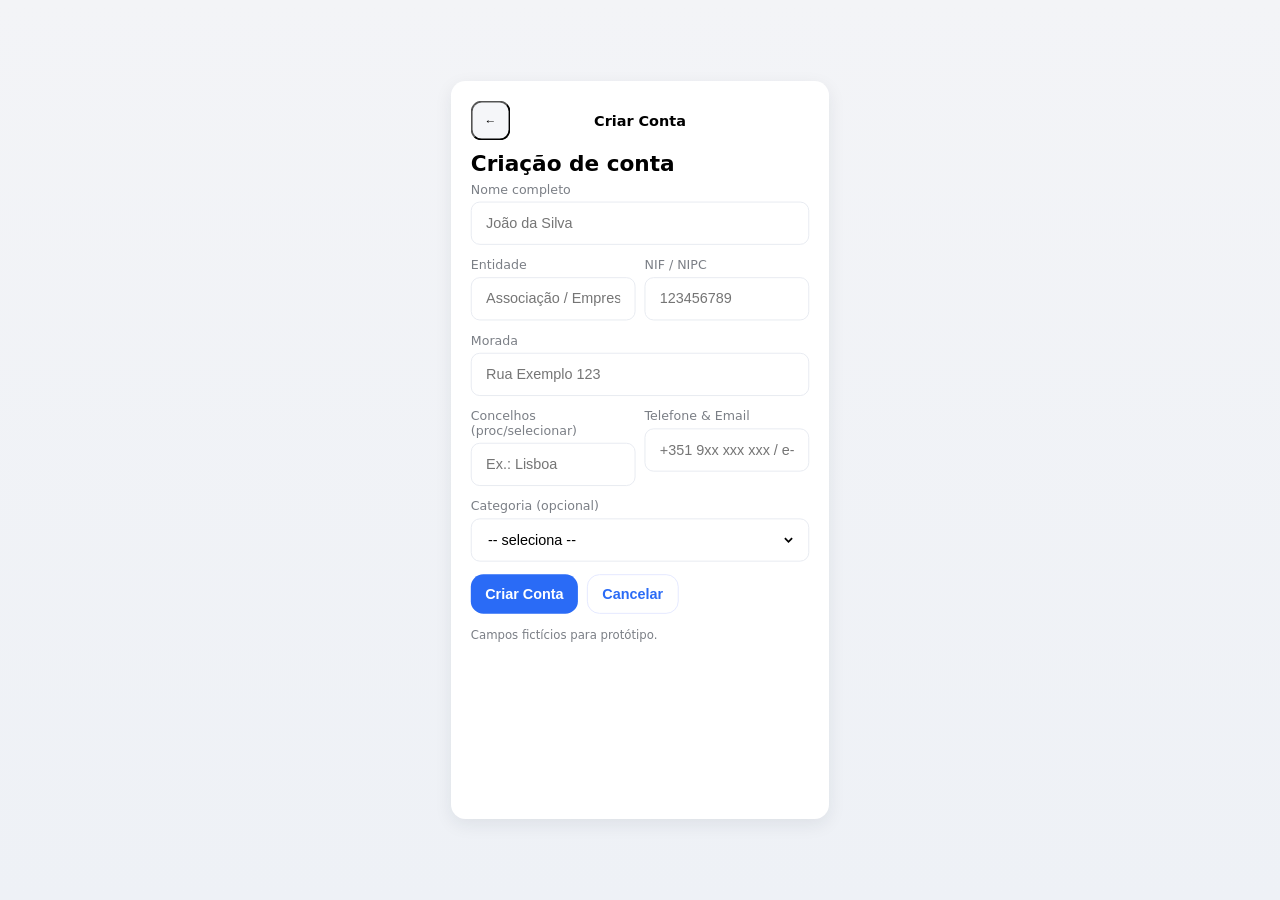
==== account-creation.html @ 736ada98 "Páginas de login, creação de conta e área (junto com css))" ====
<!doctype html>
<html lang="pt">
<head>
  <meta charset="utf-8" />
  <meta name="viewport" content="width=device-width,initial-scale=1" />
  <title>App — Criar Conta</title>
  <link rel="stylesheet" href="style.css">
</head>
<body>
  <div class="app">
    <div class="card" role="main" aria-labelledby="createTitle">
      <div class="top-icons">
        <button class="icon-btn" onclick="history.back()" aria-label="Voltar">←</button>
        <div style="font-weight:700">Criar Conta</div>
        <div style="width:44px"></div>
      </div>

      <h2 id="createTitle" style="margin-top:6px;margin-bottom:6px">Criação de conta</h2>

      <form id="createForm" onsubmit="event.preventDefault(); alert('Conta criada (simulação)'); location.href='area.html';">
        <div class="form-group">
          <div class="label">Nome completo</div>
          <div class="input"><input name="nome" required placeholder="João da Silva"></div>
        </div>

        <div class="row">
          <div class="form-group small">
            <div class="label">Entidade</div>
            <div class="input"><input name="entidade" placeholder="Associação / Empresa"></div>
          </div>
          <div class="form-group small">
            <div class="label">NIF / NIPC</div>
            <div class="input"><input name="nif" placeholder="123456789"></div>
          </div>
        </div>

        <div class="form-group">
          <div class="label">Morada</div>
          <div class="input"><input name="morada" placeholder="Rua Exemplo 123"></div>
        </div>

        <div class="row">
          <div class="form-group small">
            <div class="label">Concelhos (proc/selecionar)</div>
            <div class="input"><input name="concelho" placeholder="Ex.: Lisboa"></div>
          </div>
          <div class="form-group small">
            <div class="label">Telefone & Email</div>
            <div class="input"><input name="contacto" placeholder="+351 9xx xxx xxx / e-mail"></div>
          </div>
        </div>

        <div class="form-group">
          <div class="label">Categoria (opcional)</div>
          <div class="input">
            <select name="categoria">
              <option value="">-- seleciona --</option>
              <option>Produtor</option>
              <option>Voluntário</option>
              <option>Empresa</option>
            </select>
          </div>
        </div>

        <div style="display:flex;gap:10px;margin-top:8px;">
          <button class="btn btn-primary" type="submit">Criar Conta</button>
          <button class="btn btn-ghost" type="button" onclick="location.href='index.html'">Cancelar</button>
        </div>
      </form>

      <div style="margin-top:16px;color:var(--muted);font-size:13px">
        Campos fictícios para protótipo.
      </div>
    </div>
  </div>
</body>
</html>
---- style.css ----
:root{
  --bg:#f3f4f7;
  --card:#ffffff;
  --accent:#2a6bf6;
  --muted:#7b7f86;
  --danger:#ff6b6b;
  --radius:16px;
  --pad:18px;
  --shadow: 0 6px 20px rgba(26,32,50,0.08);
  --input-h:48px;
  font-family: "Inter", system-ui, -apple-system, "Segoe UI", Roboto, "Helvetica Neue", Arial;
}

*{box-sizing:border-box}
html,body{height:100%}
body{
  margin:0;
  background:linear-gradient(180deg, var(--bg), #eef1f6);
  -webkit-font-smoothing:antialiased;
  -moz-osx-font-smoothing:grayscale;
  display:flex;
  align-items:center;
  justify-content:center;
  padding:20px;
}

/* "App" frame */
.app {
  width: 100%;
  max-width:420px; /* mobile app width */
  height: 820px;
  background:transparent;
  display:flex;
  align-items:center;
  justify-content:center;
}

.card {
  width:100%;
  height:100%;
  background:var(--card);
  border-radius:var(--radius);
  box-shadow:var(--shadow);
  padding:22px;
  overflow:auto;
}

/* common header row with icons */
.top-icons{
  display:flex;
  align-items:center;
  justify-content:space-between;
  margin-bottom:12px;
}
.icon-btn{
  width:44px; height:44px; display:flex; align-items:center; justify-content:center;
  border-radius:12px; background:#f5f6f9; cursor:pointer;
}

/* Inputs */
.label{font-size:14px;color:var(--muted);margin-bottom:6px}
.input{
  width:100%;
  height:var(--input-h);
  border-radius:10px;
  border:1px solid #e6e9f0;
  padding:0 14px;
  display:flex; align-items:center;
  background:#fff;
}
.input input, .input textarea, .input select {
  border:0; outline:none; width:100%; font-size:16px; background:transparent;
}

/* Buttons */
.btn{
  display:inline-flex; align-items:center; justify-content:center;
  padding:12px 16px; border-radius:14px; cursor:pointer; border:0;
  font-weight:600; font-size:16px;
}
.btn-primary{ background:var(--accent); color:#fff; }
.btn-ghost{ background:#fff; color:var(--accent); border:1px solid #e3e7ff; }

/* form layout */
.form-group{ margin-bottom:14px; }
.row{ display:flex; gap:10px; }
.small{ flex:1 1 0; }

/* Login page specific */
.login-title{ font-size:20px; font-weight:700; margin-bottom:8px; }
.center-box{ display:flex; flex-direction:column; gap:12px; align-items:stretch; justify-content:center; margin-top:40px; }

/* "Map / Área" page */
.map-box{
  border-radius:12px; height:360px; border:1px dashed #d7dbe7;
  display:flex; align-items:center; justify-content:center; flex-direction:column;
  margin:12px 0;
  background: linear-gradient(180deg, rgba(42,107,246,0.03), rgba(42,107,246,0.01));
}
.map-placeholder{ font-size:14px; color:var(--muted); text-align:center; padding:16px; }
.controls{ display:flex; gap:8px; align-items:center; margin-top:8px; }
.zoom-btn{ width:44px; height:44px; border-radius:10px; display:grid; place-items:center; background:#fff; border:1px solid #e6e9f0; }

/* benefits footer */
.footer{
  margin-top:18px; display:flex; align-items:center; justify-content:space-between;
  gap:10px;
}
.pill{ padding:8px 12px; border-radius:999px; background:#f2f5ff; color:var(--accent); font-weight:600; }

/* responsive tweaks */
@media(min-width:900px){
  .app{ transform:scale(0.9) }
}
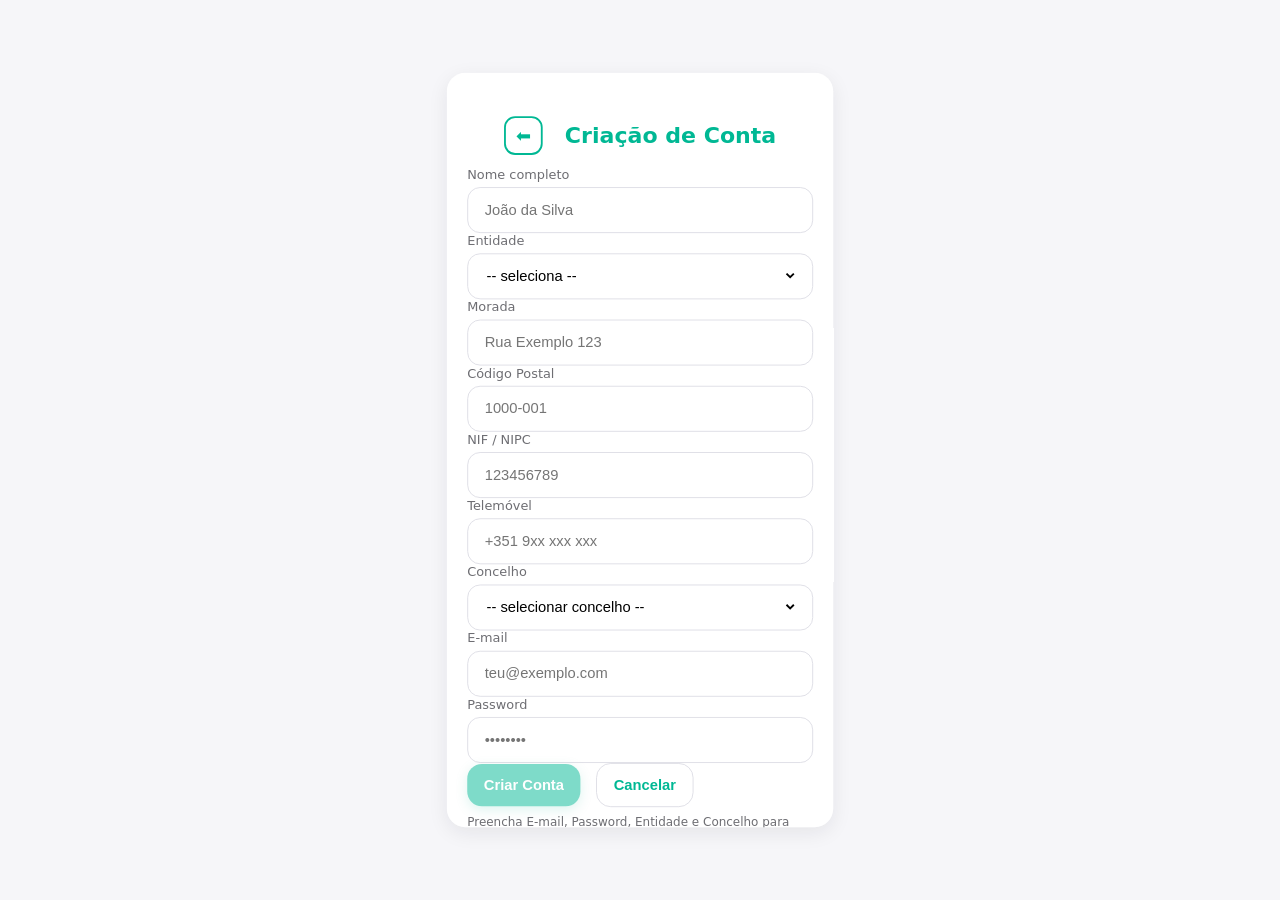
==== commit ae01aaaa: "full changes" ====
--- a/account-creation.html
+++ b/account-creation.html
@@ -3,21 +3,19 @@
 <head>
   <meta charset="utf-8" />
   <meta name="viewport" content="width=device-width,initial-scale=1" />
-  <title>App — Criar Conta</title>
   <link rel="stylesheet" href="style.css">
+  <script src="scripts/theme.js" defer></script>
 </head>
 <body>
   <div class="app">
     <div class="card" role="main" aria-labelledby="createTitle">
-      <div class="top-icons">
-        <button class="icon-btn" onclick="history.back()" aria-label="Voltar">←</button>
-        <div style="font-weight:700">Criar Conta</div>
-        <div style="width:44px"></div>
-      </div>
+      
+      <div class="header">
+      <button class="help-btn" onclick="window.location.href='index.html'">⬅</button>
+       <h2>Criação de Conta</h2>
+    </div>
 
-      <h2 id="createTitle" style="margin-top:6px;margin-bottom:6px">Criação de conta</h2>
-
-      <form id="createForm" onsubmit="event.preventDefault(); alert('Conta criada (simulação)'); location.href='area.html';">
+      <form id="createForm" onsubmit="handleSubmit(event)">
         <div class="form-group">
           <div class="label">Nome completo</div>
           <div class="input"><input name="nome" required placeholder="João da Silva"></div>
@@ -26,52 +24,98 @@
         <div class="row">
           <div class="form-group small">
             <div class="label">Entidade</div>
-            <div class="input"><input name="entidade" placeholder="Associação / Empresa"></div>
+            <div class="input">
+              <select id="entidadeSelect" name="entidade">
+                <option value="">-- seleciona --</option>
+                <option value="Proprietario">Proprietário</option>
+                <option value="Empreiteiro">Empreiteiro</option>
+              </select>
+            </div>
+          </div>
+
+          <div class="form-group small" id="categoriaWrapper" style="display:none;">
+            <div class="label">Categoria</div>
+            <div class="input">
+              <select id="categoriaSelect" name="categoria">
+                <option value="">-- seleciona categoria --</option>
+                <option>Arquiteto</option>
+                <option>Canalizador</option>
+                <option>Carpinteiro</option>
+                <option>Eletricista</option>
+                <option>Engenheiro</option>
+                <option>Pedreiro</option>
+                <option>Pintor</option>
+              </select>
+            </div>
+          </div>
+        </div>
+
+        <div class="row">
+          <div class="form-group small">
+            <div class="label">Morada</div>
+            <div class="input"><input name="morada" placeholder="Rua Exemplo 123"></div>
           </div>
           <div class="form-group small">
-            <div class="label">NIF / NIPC</div>
-            <div class="input"><input name="nif" placeholder="123456789"></div>
+            <div class="label">Código Postal</div>
+            <div class="input"><input name="codpostal" placeholder="1000-001"></div>
           </div>
         </div>
 
         <div class="form-group">
-          <div class="label">Morada</div>
-          <div class="input"><input name="morada" placeholder="Rua Exemplo 123"></div>
+          <div class="label">NIF / NIPC</div>
+          <div class="input"><input name="nif" placeholder="123456789"></div>
         </div>
 
-        <div class="row">
-          <div class="form-group small">
-            <div class="label">Concelhos (proc/selecionar)</div>
-            <div class="input"><input name="concelho" placeholder="Ex.: Lisboa"></div>
-          </div>
-          <div class="form-group small">
-            <div class="label">Telefone & Email</div>
-            <div class="input"><input name="contacto" placeholder="+351 9xx xxx xxx / e-mail"></div>
+        <div class="form-group">
+          <div class="label">Telemóvel</div>
+          <div class="input"><input name="telemovel" placeholder="+351 9xx xxx xxx"></div>
+        </div>
+
+        <div class="form-group">
+          <div class="label">Concelho</div>
+          <div class="input">
+            <select name="concelho">
+              <option value="">-- selecionar concelho --</option>
+              <option>Lisboa</option>
+              <option>Amadora</option>
+              <option>Oeiras</option>
+              <option>Cascais</option>
+              <option>Sintra</option>
+              <option>Loures</option>
+              <option>Odivelas</option>
+              <option>Vila Franca de Xira</option>
+              <option>Mafra</option>
+              <option>Almada</option>
+              <option>Seixal</option>
+              <option>Barreiro</option>
+              <option>Moita</option>
+              <option>Montijo</option>
+              <option>Alcochete</option>
+              <option>Palmela</option>
+              <option>Sesimbra</option>
+              <option>Setúbal</option>
+            </select>
           </div>
         </div>
 
         <div class="form-group">
-          <div class="label">Categoria (opcional)</div>
-          <div class="input">
-            <select name="categoria">
-              <option value="">-- seleciona --</option>
-              <option>Produtor</option>
-              <option>Voluntário</option>
-              <option>Empresa</option>
-            </select>
-          </div>
+          <div class="label">E-mail</div>
+          <div class="input"><input type="email" name="email" placeholder="teu@exemplo.com"></div>
         </div>
 
-        <div style="display:flex;gap:10px;margin-top:8px;">
-          <button class="btn btn-primary" type="submit">Criar Conta</button>
+        <div class="form-group">
+          <div class="label">Password</div>
+          <div class="input"><input type="password" name="password" placeholder="••••••••"></div>
+        </div>
+
+        <div class="flex-row mt-8">
+          <button id="createBtn" class="btn btn-primary" type="submit" disabled aria-disabled="true">Criar Conta</button>
           <button class="btn btn-ghost" type="button" onclick="location.href='index.html'">Cancelar</button>
         </div>
       </form>
-
-      <div style="margin-top:16px;color:var(--muted);font-size:13px">
-        Campos fictícios para protótipo.
-      </div>
     </div>
   </div>
+
+  <script src="scripts/account.js" defer></script>
 </body>
-</html>+</html>
--- a/style.css
+++ b/style.css
@@ -1,114 +1,661 @@
+/* Modern & Accessible Theme (No blue used) */
 :root{
-  --bg:#f3f4f7;
-  --card:#ffffff;
-  --accent:#2a6bf6;
-  --muted:#7b7f86;
-  --danger:#ff6b6b;
-  --radius:16px;
-  --pad:18px;
-  --shadow: 0 6px 20px rgba(26,32,50,0.08);
-  --input-h:48px;
-  font-family: "Inter", system-ui, -apple-system, "Segoe UI", Roboto, "Helvetica Neue", Arial;
-}
-
-*{box-sizing:border-box}
+  --bg: #f6f6f9;
+  --card: #ffffff;
+  --primary: #00b894;         /* green */
+  --primary-soft: #e8fbf0;     /* ultra-light green for backgrounds */
+  --muted: #6e6e73;            /* iOS-style muted text */
+  --danger: #e74c3c;
+  --radius: 20px;
+  --pad: 18px;
+  --shadow: 0 6px 22px rgba(28, 28, 40, 0.08);
+  --input-h: 50px;
+  font-family: "Inter", system-ui, -apple-system, "Segoe UI", Roboto, Arial;
+}
+
 html,body{height:100%}
+
 body{
   margin:0;
-  background:linear-gradient(180deg, var(--bg), #eef1f6);
+  background:var(--bg);
   -webkit-font-smoothing:antialiased;
-  -moz-osx-font-smoothing:grayscale;
   display:flex;
   align-items:center;
   justify-content:center;
   padding:20px;
 }
 
-/* "App" frame */
+/* App container */
 .app {
   width: 100%;
-  max-width:420px; /* mobile app width */
+  max-width: 420px;
   height: 820px;
-  background:transparent;
-  display:flex;
-  align-items:center;
-  justify-content:center;
-}
-
+  display: flex;
+  align-items: center;
+  justify-content: center;
+}
+
+/* Card - more modern */
 .card {
   width:100%;
   height:100%;
   background:var(--card);
   border-radius:var(--radius);
   box-shadow:var(--shadow);
-  padding:22px;
+  padding:24px;
   overflow:auto;
 }
 
-/* common header row with icons */
+/* Header icons */
 .top-icons{
   display:flex;
   align-items:center;
   justify-content:space-between;
-  margin-bottom:12px;
+  margin-top:12px;
+  margin-bottom:14px;
 }
 .icon-btn{
-  width:44px; height:44px; display:flex; align-items:center; justify-content:center;
-  border-radius:12px; background:#f5f6f9; cursor:pointer;
-}
-
-/* Inputs */
-.label{font-size:14px;color:var(--muted);margin-bottom:6px}
+  width:44px;
+  height:44px;
+  display:flex;
+  align-items:center;
+  justify-content:center;
+  border-radius:14px;
+  background:#fff;
+  border:1px solid #dedee5;
+  cursor:pointer;
+  transition: 0.2s ease;
+}
+.icon-btn:hover {
+  background:#e7e7ef;
+  transform: scale(1.05);
+}
+
+/* Make just the help icon glyph yellow (keep the button background unchanged) */
+.icon-btn .help-icon{
+  color: #f2b705;
+  font-weight: 700;
+  font-size: 18px;
+  line-height: 1;
+  display: inline-block;
+}
+
+.dark-theme .icon-btn .help-icon{
+  color: #f2b705;
+}
+
+/* Labels and inputs */
+.label{
+  font-size:14px;
+  color:var(--muted);
+  margin-bottom:6px;
+}
 .input{
   width:100%;
   height:var(--input-h);
+  border-radius:14px;
+  border:1px solid #dedee5;
+  padding:0 16px;
+  display:flex;
+  align-items:center;
+  background:#fff;
+  transition:0.25s ease;
+}
+.input:hover { border-color: var(--primary); }
+.input:focus-within { 
+  border-color: var(--primary); 
+  box-shadow: 0 0 0 3px var(--primary-soft);
+}
+.input input,
+.input textarea,
+.input select {
+  border:0;
+  outline:none;
+  width:100%;
+  font-size:16px;
+  background:transparent;
+}
+
+/* Buttons - now violet palette */
+.btn {
+  display:inline-flex;
+  align-items:center;
+  justify-content:center;
+  padding:14px 18px;
+  border-radius:16px;
+  cursor:pointer;
+  border:0;
+  font-weight:600;
+  font-size:16px;
+  transition:0.2s ease;
+}
+.btn-primary {
+  background:var(--primary);
+  color:#fff;
+  box-shadow: 0 4px 12px rgba(0,184,148,0.25);
+  margin-right: 12px;
+}
+.btn-primary:hover {
+  background:#00a37a;
+  transform: translateY(-1px);
+}
+.center-box .btn-primary {
+  margin-top: 20px;
+}
+.btn-ghost {
+  background:#fff;
+  color:var(--primary);
+  border:1px solid #dedee5;
+}
+.btn-ghost:hover {
+  border-color: var(--primary);
+  background: var(--primary-soft);
+}
+
+/* Disabled visuals */
+.btn[disabled],
+.btn[aria-disabled="true"] {
+  opacity: .5;
+  cursor: not-allowed;
+}
+
+/* Map area (also modernized) */
+.map-box{
+  border-radius: 16px;
+  height: 360px;
+  border:1px dashed #ccc;
+  display:flex;
+  align-items:center;
+  justify-content:center;
+  flex-direction:column;
+  margin:0px 0;
+  background:linear-gradient(
+    180deg, 
+    rgba(0,184,148,0.05),
+    rgba(0,184,148,0.02)
+  );
+}
+
+/* Footer */
+.footer{
+  margin-top:0px;
+  display:flex;
+  align-items:stretch;
+  flex-direction:column;
+  margin-bottom: 12px;
+}
+
+/* Navbar modern */
+.navbar{
+  display:flex;
+  justify-content:space-around;
+  margin-top:10px;
+}
+.nav-item{
+  display:flex;
+  flex-direction:column;
+  align-items:center;
+  color:var(--primary);
+}
+.nav-item button{
+  all:unset;
+  cursor:pointer;
+  display:flex;
+  flex-direction:column;
+  align-items:center;
+  padding:12px;
+  border-radius:14px;
+  transition:0.2s ease;
+}
+.nav-item button:hover{
+  background:var(--primary-soft);
+  transform:scale(1.06);
+}
+
+/* Responsiveness: Desktop Preview */
+@media(min-width:900px){
+  .app{ transform:scale(.92); }
+}
+
+
+
+/* Dark theme variables (top-level) */
+.dark-theme {
+  --bg: #181824;
+  --card: #232336;
+  --primary: #00b894; /* slightly brighter green */
+  --primary-soft: #f1fff8;     /* lighter green-tinted background */
+  --muted: #b2b2c3;
+  --danger: #ff7675;
+  --shadow: 0 6px 22px rgba(28, 28, 40, 0.32);
+}
+
+.dark-theme body { background: var(--bg); }
+
+.dark-theme .card { background: var(--card); box-shadow: var(--shadow); }
+
+.dark-theme .icon-btn { background: #232336; color: var(--primary); box-shadow: 0 2px 8px rgba(28,28,40,0.12); }
+.dark-theme .icon-btn { border:1px solid #44445a; }
+
+.dark-theme .icon-btn:hover { background: #181824; }
+
+/* Match top-icons spacing in dark theme as well */
+.dark-theme .top-icons{
+  margin-top:12px;
+}
+
+.dark-theme .input { background: #232336; border-color: #44445a; }
+
+.dark-theme .input:hover,
+.dark-theme .input:focus-within { border-color: var(--primary); box-shadow: 0 0 0 3px #232336; }
+
+.dark-theme .label { color: var(--muted); }
+
+.dark-theme .btn-primary { background: var(--primary); color: #232336; }
+
+.dark-theme .btn-primary:hover { background: #6c5ce7; }
+
+.dark-theme .btn-ghost { background: #232336; color: var(--primary); border-color: #44445a; }
+
+.dark-theme .btn-ghost:hover { background: #181824; border-color: var(--primary); }
+
+.dark-theme .map-box { background: linear-gradient(180deg, rgba(162,155,254,0.05), rgba(162,155,254,0.02)); border-color: #44445a; }
+
+.dark-theme .footer { color: var(--muted); }
+
+*{box-sizing:border-box}
+
+/* Ensure user-entered text is readable in dark theme */
+.dark-theme input,
+.dark-theme textarea,
+.dark-theme select,
+.dark-theme .input input,
+.dark-theme .input textarea,
+.dark-theme .input select,
+.dark-theme [contenteditable] {
+  color: #ffffff;
+}
+
+.dark-theme ::placeholder {
+  color: rgba(255,255,255,0.65);
+}
+
+/* Ensure dropdowns stay readable in dark theme */
+.dark-theme .input select {
+  background-color: transparent;
+  color: #ffffff;
+}
+
+.dark-theme select option {
+  background-color: #232336;
+  color: #ffffff;
+}
+
+/* Styles moved from `area.html` */
+.app {
+  width: 100%;
+  max-width: 420px;
+  height: 820px;
+  background: transparent;
+  display: flex;
+  align-items: center;
+  justify-content: center;
+}
+
+.card {
+  width: 100%;
+  height: 100%;
+  background: var(--card);
+  border-radius: var(--radius);
+  box-shadow: var(--shadow);
+  padding: 22px;
+  display: flex;
+  flex-direction: column;
+  justify-content: space-between;
+}
+
+.header {
+  display: flex !important;
+  align-items: center !important;
+  justify-content: center !important;
+  gap: 12px !important;
+  width: 100%;
+  margin-top: 12px;
+}
+
+.header select {
+  width: auto !important;       /* deixa de ocupar a linha toda */
+  flex: 1 1 0 !important;       /* permite encolher e expandir */
+  max-width: 250px !important;  /* limite visual */
+  border: 2px solid var(--primary);
+  border-radius: 14px !important;
+  padding: 10px 12px;
+  text-align: center;
+  text-align-last: center;
+  font-weight: 600;
+  background: #fff;
+  color: var(--primary);
+}
+
+
+
+.header label{
+  font-size:16px;
+  color:#333;
+}
+
+.map-section{
+  text-align:center;
+  margin-top:10px;
+}
+.map-section h3{
+  font-size:10px;
+  color:#333;
+  margin-bottom:5px;
+}
+
+/* Make all headings use the theme primary color */
+h1,h2,h3,h4,h5,h6{
+  color: var(--primary);
+}
+
+.map-box{
+  height: 500px;
+  width: 100%;
+  border-radius:12px;
+  border:1px dashed #d7dbe7;
+  display:flex;
+  flex-direction:column;
+  justify-content:space-between;
+  position:relative;
+  background: linear-gradient(180deg, rgba(42,107,246,0.03), rgba(42,107,246,0.01));
+  padding:10px;
+  cursor:pointer;
+}
+
+.map-top{
+  display:flex;
+  justify-content:space-between;
+  align-items:flex-start;
+}
+
+.alert-icon{
+  width:36px; height:36px;
+  background:var(--danger);
+  color:#fff;
+  font-weight:bold;
   border-radius:10px;
+  display:flex; align-items:center; justify-content:center;
+  font-size:20px;
+}
+
+.arrows{
+  font-size:22px;
+  color:var(--muted);
+}
+
+.zoom-controls{
+  position:absolute;
+  left:10px;
+  bottom:60px;
+  display:flex;
+  flex-direction:column;
+  gap:6px;
+}
+
+.zoom-btn{
+  width:36px; height:36px;
+  display:grid; place-items:center;
+  background:#fff;
   border:1px solid #e6e9f0;
-  padding:0 14px;
-  display:flex; align-items:center;
-  background:#fff;
-}
-.input input, .input textarea, .input select {
-  border:0; outline:none; width:100%; font-size:16px; background:transparent;
-}
-
-/* Buttons */
-.btn{
-  display:inline-flex; align-items:center; justify-content:center;
-  padding:12px 16px; border-radius:14px; cursor:pointer; border:0;
-  font-weight:600; font-size:16px;
-}
-.btn-primary{ background:var(--accent); color:#fff; }
-.btn-ghost{ background:#fff; color:var(--accent); border:1px solid #e3e7ff; }
-
-/* form layout */
-.form-group{ margin-bottom:14px; }
-.row{ display:flex; gap:10px; }
-.small{ flex:1 1 0; }
-
-/* Login page specific */
-.login-title{ font-size:20px; font-weight:700; margin-bottom:8px; }
-.center-box{ display:flex; flex-direction:column; gap:12px; align-items:stretch; justify-content:center; margin-top:40px; }
-
-/* "Map / Área" page */
-.map-box{
-  border-radius:12px; height:360px; border:1px dashed #d7dbe7;
-  display:flex; align-items:center; justify-content:center; flex-direction:column;
-  margin:12px 0;
-  background: linear-gradient(180deg, rgba(42,107,246,0.03), rgba(42,107,246,0.01));
-}
-.map-placeholder{ font-size:14px; color:var(--muted); text-align:center; padding:16px; }
-.controls{ display:flex; gap:8px; align-items:center; margin-top:8px; }
-.zoom-btn{ width:44px; height:44px; border-radius:10px; display:grid; place-items:center; background:#fff; border:1px solid #e6e9f0; }
-
-/* benefits footer */
-.footer{
-  margin-top:18px; display:flex; align-items:center; justify-content:space-between;
-  gap:10px;
-}
-.pill{ padding:8px 12px; border-radius:999px; background:#f2f5ff; color:var(--accent); font-weight:600; }
-
-/* responsive tweaks */
-@media(min-width:900px){
-  .app{ transform:scale(0.9) }
-}+  border-radius:8px;
+  font-weight:bold;
+  font-size:20px;
+  color:var(--primary);
+  cursor:pointer;
+}
+
+.map-bottom{
+  display:flex;
+  justify-content:space-between;
+  align-items:center;
+  font-size:14px;
+  color:var(--muted);
+  margin-top:8px;
+}
+
+.navbar{
+  display:flex;
+  justify-content:space-around;
+}
+
+.nav-item{
+  display:flex;
+  flex-direction:column;
+  align-items:center;
+  gap:4px;
+  color:var(--primary);
+  font-size:14px;
+}
+
+.nav-item button{
+  all:unset;
+  cursor:pointer;
+  display:flex;
+  flex-direction:column;
+  align-items:center;
+  justify-content:center;
+  padding:10px;
+  border-radius:12px;
+  transition: all 0.2s ease;
+}
+
+.nav-item button:hover{
+  background:var(--primary-soft);
+  transform:scale(1.05);
+  color:var(--primary);
+}
+
+.nav-item span{
+  font-size:20px;
+}
+
+/* Benefícios button */
+#beneficiosBtn {
+  background:var(--primary);
+  color:#fff;
+  border:none;
+  border-radius:12px;
+  padding:12px 18px;
+  font-size:16px;
+  font-weight:600;
+  cursor:pointer;
+  width:100%;
+  margin-bottom:0px;
+  transition: all 0.3s ease;
+  opacity:0.4;             /* starts faded */
+  pointer-events:none;      /* not clickable yet */
+}
+#beneficiosBtn.active {
+  opacity:1;
+  pointer-events:auto;      /* becomes clickable */
+}
+#beneficiosBtn:hover {
+  background:#0f7a52;
+}
+
+/* Help dialog styles */
+.help-panel{
+  position:fixed;
+  inset:0;
+  display:none;
+  align-items:center;
+  justify-content:center;
+  background: rgba(0,0,0,0.35);
+  z-index: 1200;
+}
+.help-panel[aria-hidden="false"]{ display:flex; }
+.help-content{
+  background: var(--card);
+  color: inherit;
+  max-width: 760px;
+  width: calc(100% - 48px);
+  border-radius: 12px;
+  padding: 18px 20px;
+  box-shadow: 0 10px 30px rgba(0,0,0,0.24);
+  position:relative;
+}
+.help-content p{ margin:0; line-height:1.45; color:var(--muted); }
+.help-close{
+  position:absolute;
+  right:12px;
+  top:10px;
+  background:transparent;
+  border:0;
+  font-size:18px;
+  cursor:pointer;
+}
+
+.header-row {
+  display: flex;
+  align-items: center;
+  justify-content: center;
+  gap: 12px;
+  margin-top: 24px;
+}
+
+/* Select estilizado */
+.header-row select {
+  flex: 1;                    /* ocupa o espaço disponível */
+  max-width: 260px;           /* evita crescer demais */
+  border: 2px solid var(--primary);
+  border-radius: 14px;
+  padding: 10px 14px;
+  font-size: 16px;
+  color: var(--primary);
+  background: #fff;
+  font-weight: 600;
+  text-align: center;
+  text-align-last: center;
+  transition: 0.25s ease;
+}
+
+/* Botão '?' */
+.help-btn {
+  width: 42px !important;
+  height: 42px !important;
+  border-radius: 12px !important;
+  border: 2px solid var(--primary) !important;
+  background: #fff;
+  color: var(--primary) !important;
+  display: flex !important;
+  align-items: center !important;
+  justify-content: center !important;
+  font-size: 20px !important;
+  cursor: pointer;
+  margin-right: 12px;
+}
+
+
+.help-btn:hover {
+  background: var(--primary-soft);
+  transform: scale(1.05);
+}
+
+
+/* ARU Warning Box */
+.aru-warning {
+  display: none;                  /* starts hidden */
+  color: #e74c3c;
+  text-align: center;
+  font-weight: 600;
+  margin: 6px 0 0px 0;
+  border: 2px solid #f1b0ac;
+  border-radius: 10px;
+  
+  /* horizontal alignment */
+  display: flex;
+  justify-content: center;
+  align-items: center;
+}
+
+.nav-item {
+  display: flex;
+  flex-direction: column;
+  align-items: center;
+}
+
+.nav-item button {
+  all: unset;
+  cursor: pointer;
+  display: flex;
+  flex-direction: column;
+  align-items: center;
+  gap: 4px;
+  padding: 10px;
+  border-radius: 12px;
+  transition: 0.2s ease;
+}
+
+.nav-item button:hover {
+  background: var(--primary-soft);
+  transform: scale(1.07);
+}
+
+.nav-item svg {
+  display: block;
+}
+
+.footer .navbar .nav-item .nav-label {
+  margin-top: 0;
+  font-size: 14px;
+  color: var(--primary);
+  font-weight: 500;
+  text-transform: lowercase;
+}
+
+body.pdf-page {
+  display: block;
+  padding: 20px;
+}
+
+
+.pdf-card {
+  width: 100%;
+  background: var(--card);
+  border-radius: var(--radius);
+  box-shadow: var(--shadow);
+
+  /* AQUI ESTÁ A CHAVE */
+  padding-top: 80px; /* ou 100px, conforme a altura real do header */
+}
+
+
+.pdf-frame {
+  width: 100%;
+  height: calc(100vh - 120px); /* Deduz a altura do header */
+  border: none;
+}
+
+/* PDF page layout refinements */
+body.pdf-page {
+  background: var(--bg);
+}
+
+body.pdf-page .header,
+body.pdf-page .pdf-card {
+  max-width: 420px;
+  margin: 0 auto;
+}
+
+body.pdf-page .pdf-card {
+  overflow: hidden;
+  margin-top: 16px;
+  margin-bottom: 40px;  /* space below the frame */
+  padding-top: 0;       /* remove inner top gap */
+}
+
+body.pdf-page .pdf-frame {
+  height: calc(100vh - 200px);  /* header + bottom margin space */
+  display: block;
+}
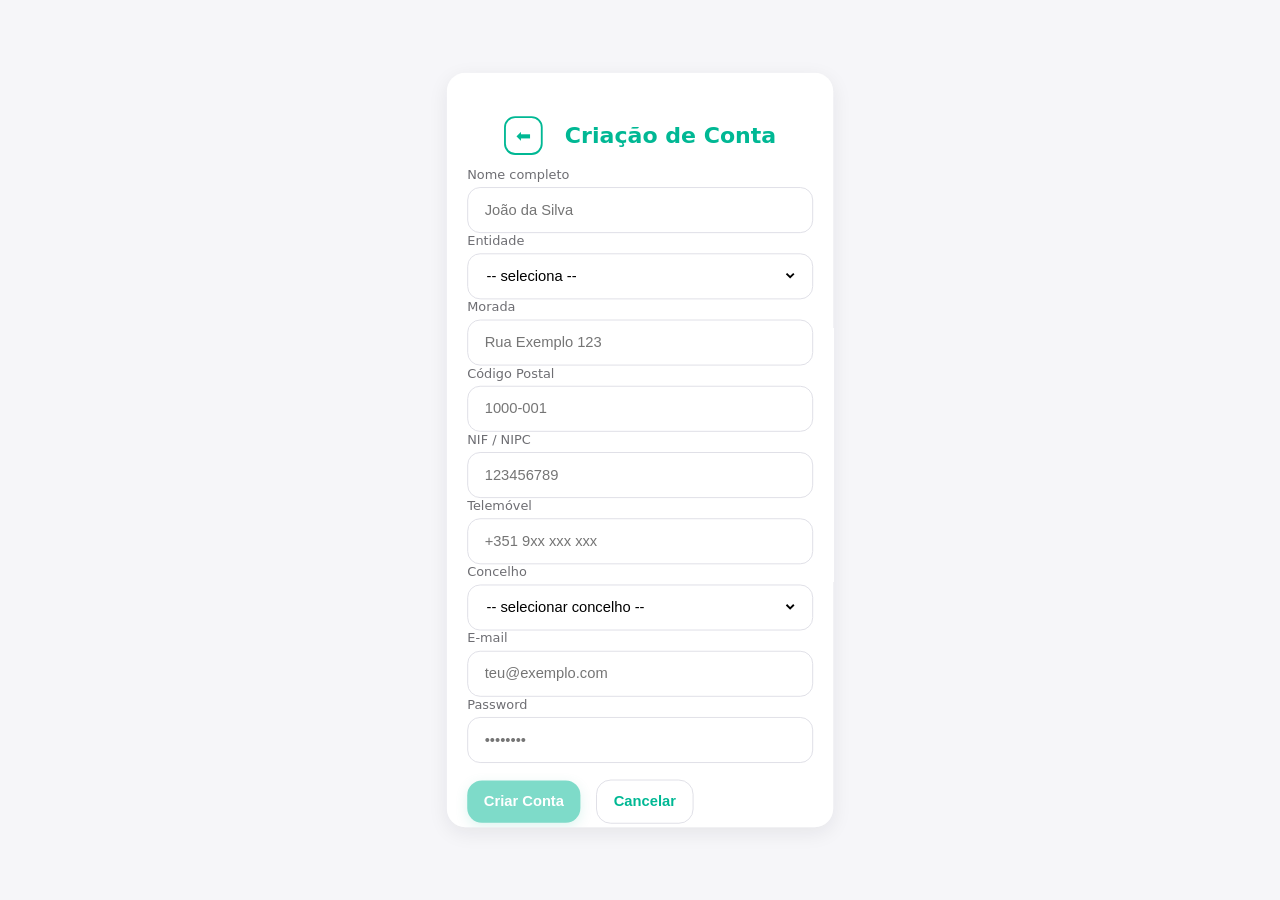
==== commit e17a7797: "mais mudanças" ====
--- a/account-creation.html
+++ b/account-creation.html
@@ -35,9 +35,8 @@
 
           <div class="form-group small" id="categoriaWrapper" style="display:none;">
             <div class="label">Categoria</div>
-            <div class="input">
-              <select id="categoriaSelect" name="categoria">
-                <option value="">-- seleciona categoria --</option>
+            <div class="input multi-select">
+              <select id="categoriaSelect" name="categoria" multiple size="7" aria-label="Selecione uma ou mais categorias">
                 <option>Arquiteto</option>
                 <option>Canalizador</option>
                 <option>Carpinteiro</option>
@@ -108,7 +107,7 @@
           <div class="input"><input type="password" name="password" placeholder="••••••••"></div>
         </div>
 
-        <div class="flex-row mt-8">
+        <div class="flex-row mt-8" style="margin-top:18px; gap:10px;">
           <button id="createBtn" class="btn btn-primary" type="submit" disabled aria-disabled="true">Criar Conta</button>
           <button class="btn btn-ghost" type="button" onclick="location.href='index.html'">Cancelar</button>
         </div>
--- a/style.css
+++ b/style.css
@@ -3,8 +3,9 @@
   --bg: #f6f6f9;
   --card: #ffffff;
   --primary: #00b894;         /* green */
-  --primary-soft: #e8fbf0;     /* ultra-light green for backgrounds */
-  --muted: #6e6e73;            /* iOS-style muted text */
+  --primary-soft: #e8fbf0;
+  --secondary: #000000; 
+  --muted: #6e6e73;            
   --danger: #e74c3c;
   --radius: 20px;
   --pad: 18px;
@@ -23,6 +24,13 @@
   align-items:center;
   justify-content:center;
   padding:20px;
+}
+
+/* Global link style */
+a.app-link {
+  color: var(--secondary);
+  font-style: italic;
+  text-decoration: underline;
 }
 
 /* App container */
@@ -115,6 +123,19 @@
   font-size:16px;
   background:transparent;
 }
+.input.multi-select{
+  height:auto;
+  align-items:flex-start;
+  padding-top:10px;
+  padding-bottom:10px;
+}
+.input select[multiple]{
+  height:auto;
+  min-height:140px;
+  padding-top:6px;
+  padding-bottom:6px;
+  line-height:1.35;
+}
 
 /* Buttons - now violet palette */
 .btn {
@@ -225,6 +246,7 @@
   --card: #232336;
   --primary: #00b894; /* slightly brighter green */
   --primary-soft: #f1fff8;     /* lighter green-tinted background */
+  --secondary: #f1fff8; 
   --muted: #b2b2c3;
   --danger: #ff7675;
   --shadow: 0 6px 22px rgba(28, 28, 40, 0.32);
